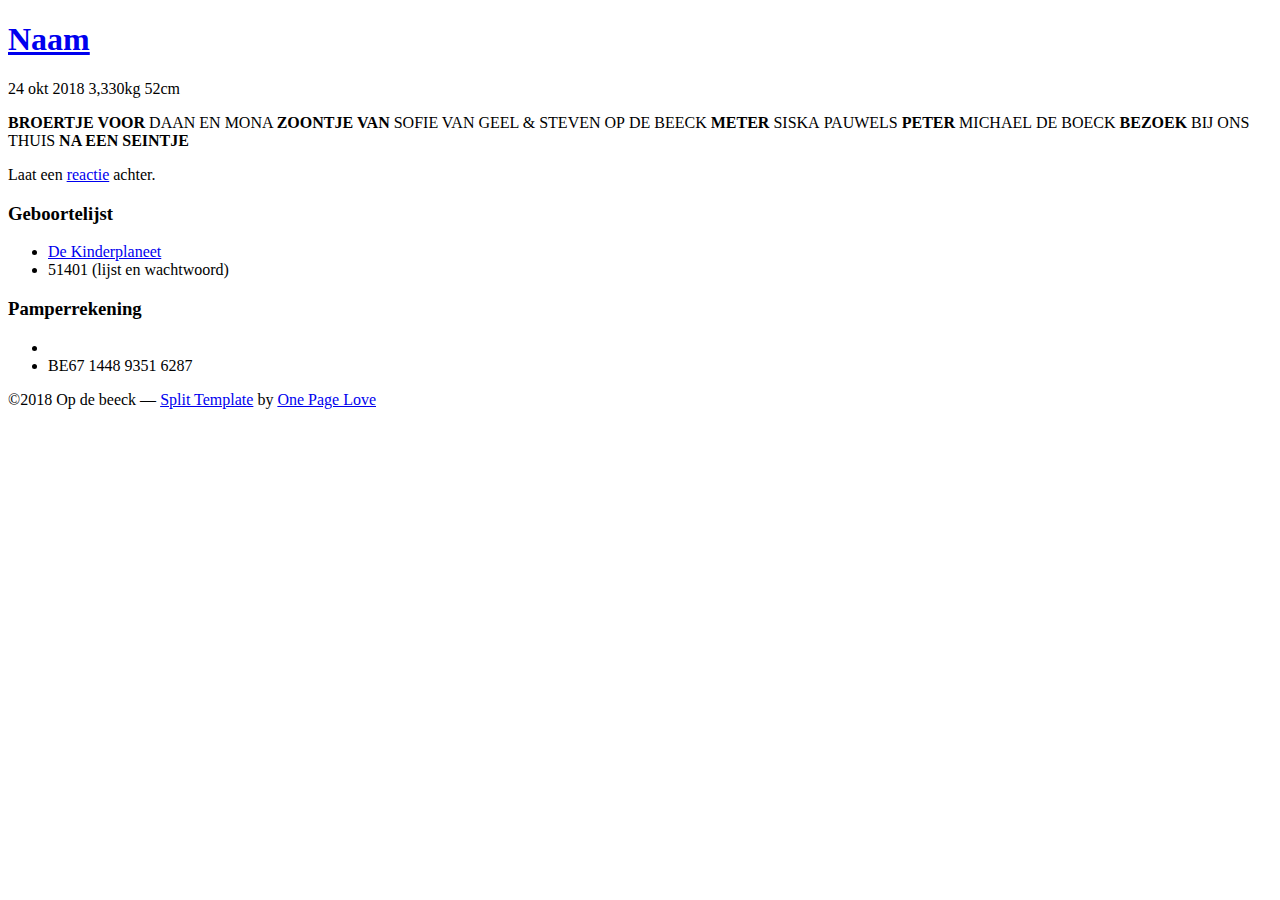
==== index.html @ 3e9b87a2 "rebuilding site Sat Oct 27 22:32:51 CEST 2018" ====
<!DOCTYPE html>
<html lang="en-US">

<head>
	<meta name="generator" content="Hugo 0.49.2" />
  <meta charset="UTF-8" />
<meta http-equiv="X-UA-Compatible" content="IE=edge" />


<title>Naam</title>


<meta name="robots" content="index, follow" />
<meta name="referrer" content="always" />


<meta property="og:title" content="Naam" />

<meta property="og:url" content="https://oskar.opdebeeck.org/" />







<link rel="stylesheet" href="https://oskar.opdebeeck.org/assets/css/split.css" type="text/css" media="screen" />
<meta name="viewport" content="width=device-width,initial-scale=1" />



  <style type="text/css">
  
    .fs-split .split-image { background-image: url("https://oskar.opdebeeck.org/imgs/kindje.jpg"); background-position: center center; }
  
  </style>





</head>

<body id="fullsingle" class="page-template-page-fullsingle-split">

  <div class="fs-split">

    
    

      <div class="split-image">

      </div>

    
    

    
    <div class="split-content">
      <div class="split-content-vertically-center">

        
        <div class="split-intro">
  <h1><a href="https://oskar.opdebeeck.org/">Naam</a></h1>
  <span class="tagline">24 okt 2018      3,330kg      52cm</span>
</div>


        
        
  
  <div class="split-body">
  <p><strong>BROERTJE VOOR</strong> DAAN EN MONA <strong>ZOONTJE VAN</strong> SOFIE VAN GEEL &amp; STEVEN OP DE BEECK <strong>METER</strong> SISKA PAUWELS <strong>PETER</strong> MICHAEL DE BOECK <strong>BEZOEK</strong> BIJ ONS THUIS <strong>NA EEN SEINTJE</strong></p>

<p>Laat een <a href="/comments">reactie</a> achter.</p>

</div>


  
  <div class="split-lists">

  
    

    
      <div class="split-list">
        <h3>Geboortelijst</h3>
        <ul>
          
            <li><a href="https://lijsten.dekinderplaneet.be">
              De Kinderplaneet</a></li>
             <li> 51401 (lijst en wachtwoord) </li> 
          
        </ul>
      </div>
    

    

    
      <div class="split-list">
        <h3>Pamperrekening</h3>
        <ul>
          
            <li>
              </a></li>
             <li> BE67 1448 9351 6287 </li> 
          
        </ul>
      </div>
    

    
  

</div>



      </div>
    
      
      <div class="split-credit">
  <p>&copy;2018 Op de beeck — <a href="https://onepagelove.com/split">Split Template</a> by <a href="https://onepagelove.com">One Page Love</a></p>

  <!--
  To edit this credit you can remove the CC3.0 license for only $5 here: https://onepagelove.com/split
  this really helps contribute towards us developing more templates and means the world to me!
  Cheers, Rob (@robhope)
  -->
</div>

    
    </div>

  </div>

</body>
</html>
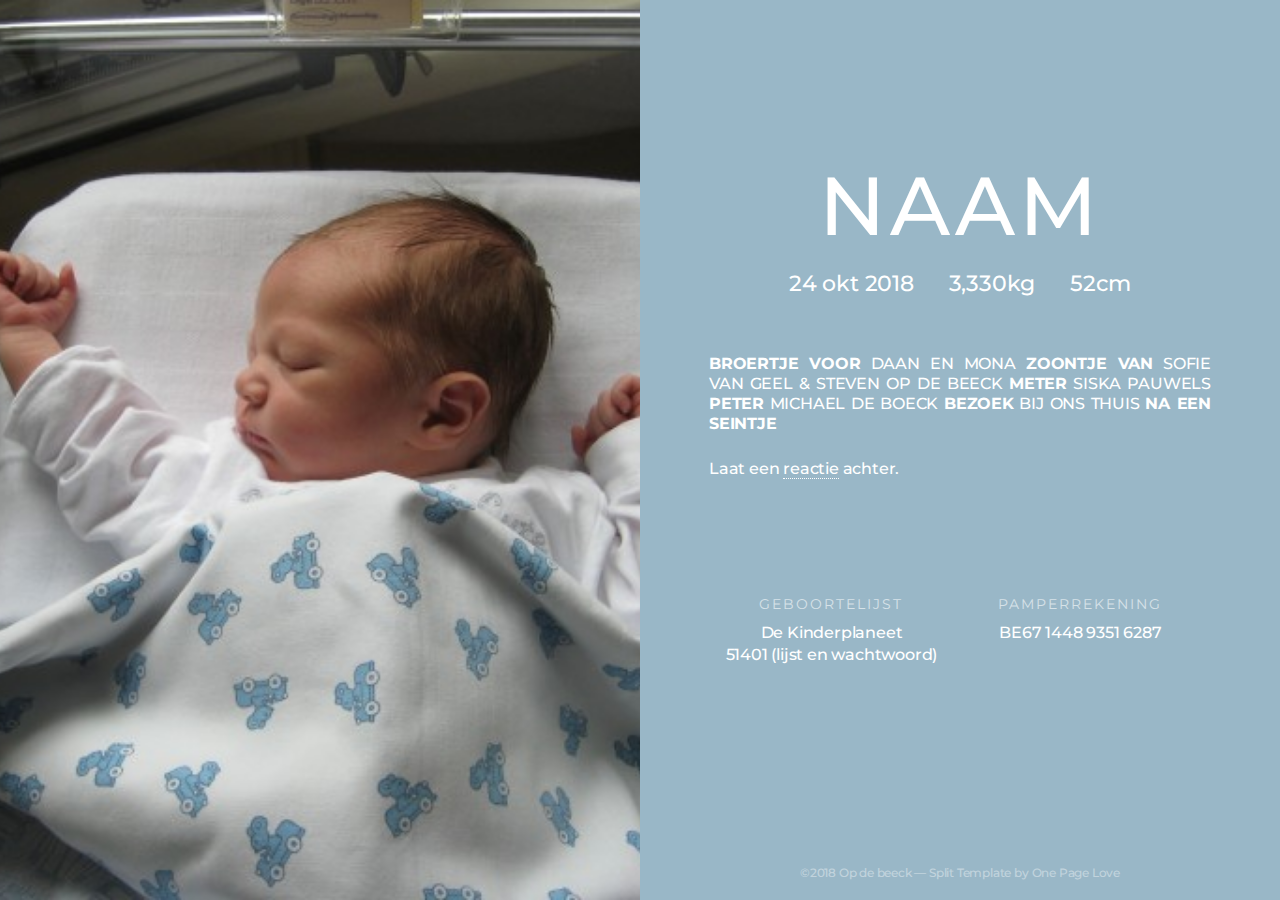
==== commit eed84e4f: "rebuilding site Sat Oct 27 22:38:06 CEST 2018" ====
--- a/index.html
+++ b/index.html
@@ -16,7 +16,7 @@
 
 <meta property="og:title" content="Naam" />
 
-<meta property="og:url" content="https://oskar.opdebeeck.org/" />
+<meta property="og:url" content="" />
 
 
 
@@ -24,14 +24,14 @@
 
 
 
-<link rel="stylesheet" href="https://oskar.opdebeeck.org/assets/css/split.css" type="text/css" media="screen" />
+<link rel="stylesheet" href="assets/css/split.css" type="text/css" media="screen" />
 <meta name="viewport" content="width=device-width,initial-scale=1" />
 
 
 
   <style type="text/css">
   
-    .fs-split .split-image { background-image: url("https://oskar.opdebeeck.org/imgs/kindje.jpg"); background-position: center center; }
+    .fs-split .split-image { background-image: url("imgs/kindje.jpg"); background-position: center center; }
   
   </style>
 
@@ -61,7 +61,7 @@
 
         
         <div class="split-intro">
-  <h1><a href="https://oskar.opdebeeck.org/">Naam</a></h1>
+  <h1><a href="">Naam</a></h1>
   <span class="tagline">24 okt 2018      3,330kg      52cm</span>
 </div>
 
@@ -70,7 +70,8 @@
         
   
   <div class="split-body">
-  <p><strong>BROERTJE VOOR</strong> DAAN EN MONA <strong>ZOONTJE VAN</strong> SOFIE VAN GEEL &amp; STEVEN OP DE BEECK <strong>METER</strong> SISKA PAUWELS <strong>PETER</strong> MICHAEL DE BOECK <strong>BEZOEK</strong> BIJ ONS THUIS <strong>NA EEN SEINTJE</strong></p>
+  <p><strong>BROERTJE VOOR</strong> DAAN EN MONA <strong>ZOONTJE VAN</strong> SOFIE VAN GEEL &amp; STEVEN OP DE BEECK
+<strong>METER</strong> SISKA PAUWELS <strong>PETER</strong> MICHAEL DE BOECK <strong>BEZOEK</strong> BIJ ONS THUIS <strong>NA EEN SEINTJE</strong></p>
 
 <p>Laat een <a href="/comments">reactie</a> achter.</p>
 
--- a/assets/css/split.css
+++ b/assets/css/split.css
@@ -0,0 +1,501 @@
+/*
+Template Name: Split
+Author: One Page Love
+Author URI: https://onepagelove.com
+Template URI: https://onepagelove.com/split
+Description: Split is a centrally-divided layout for a professional online presence with a big image or video left with alongside content.
+*/
+/* -- CSS Reset -- */
+@import url("https://fonts.googleapis.com/css?family=Montserrat:500,700");
+html, body, div, span, applet, object, iframe,
+h1, h2, h3, h4, h5, h6, p, blockquote, pre,
+a, abbr, acronym, address, big, cite, code,
+del, dfn, em, img, ins, kbd, q, s, samp,
+small, strike, strong, sub, sup, tt, var,
+b, u, i, center,
+dl, dt, dd, ol, ul, li,
+fieldset, form, label, legend,
+table, caption, tbody, tfoot, thead, tr, th, td,
+article, aside, canvas, details, embed,
+figure, figcaption, footer, header, hgroup,
+menu, nav, output, ruby, section, summary,
+time, mark, audio, video {
+  margin: 0;
+  padding: 0;
+  border: 0;
+  font-size: 100%;
+  font: inherit;
+  vertical-align: baseline;
+}
+
+article, aside, details, figcaption, figure,
+footer, header, hgroup, menu, nav, section {
+  display: block;
+}
+
+body {
+  line-height: 1;
+}
+
+ol, ul {
+  list-style: none;
+}
+
+blockquote, q {
+  quotes: none;
+}
+
+blockquote:before, blockquote:after,
+q:before, q:after {
+  content: '';
+  content: none;
+}
+
+table {
+  border-collapse: collapse;
+  border-spacing: 0;
+}
+
+* {
+  -webkit-font-smoothing: antialiased;
+  -moz-osx-font-smoothing: grayscale;
+  text-rendering: optimizeLegibility;
+  -moz-font-feature-settings: "liga" on;
+  margin: 0;
+}
+
+img.alignright {
+  float: right;
+}
+
+img.alignleft {
+  float: left;
+}
+
+img.aligncenter {
+  clear: both;
+  display: block;
+  margin-right: auto;
+  margin-left: auto;
+}
+
+body {
+  background-color: #FFFFFF;
+  border-style: none;
+}
+
+body,
+p,
+a,
+a:hover {
+  color: #000000;
+}
+
+a,
+a:hover {
+  text-decoration: none;
+  border: none;
+  border-style: none;
+  box-shadow: none;
+}
+
+/* -- Content -- */
+@keyframes fadein {
+  from {
+    opacity: 0;
+  }
+  to {
+    opacity: 1;
+  }
+}
+
+html {
+  background-color: #99B7C7;
+}
+
+body.page-template-page-fullsingle-split {
+  background-color: #99B7C7;
+  font-family: 'Montserrat', sans-serif;
+  font-weight: 500;
+  font-size: 16px;
+  line-height: 20px;
+  letter-spacing: -0.2px;
+  text-align: justify;
+  color: #FFFFFF;
+  animation: fadein 2s;
+}
+
+body.page-template-page-fullsingle-split p {
+  color: #FFFFFF;
+}
+
+body.page-template-page-fullsingle-split p + p {
+  margin-top: 25px;
+}
+
+.fs-split {
+  width: 100vw;
+  height: 100vh;
+  display: flex;
+}
+
+@media (max-width: 960px) {
+  .fs-split {
+    height: auto;
+    flex-wrap: wrap;
+  }
+}
+
+.fs-split .split-image {
+  width: 50%;
+  height: 100vh;
+  background-size: cover;
+}
+
+@media (max-width: 960px) {
+  .fs-split .split-image {
+    height: 80vh;
+    width: 100%;
+  }
+}
+
+.fs-split .split-content {
+  width: 50%;
+  min-height: 100vh;
+  display: flex;
+  flex-direction: column;
+  align-items: center;
+  justify-content: flex-start;
+  overflow: auto;
+}
+
+@media (max-width: 960px) {
+  .fs-split .split-content {
+    width: 100%;
+    height: auto;
+  }
+}
+
+.fs-split .split-content .split-content-vertically-center {
+  padding: 80px;
+  max-width: 640px;
+  margin-top: auto;
+  margin-bottom: auto;
+}
+
+@media (max-width: 1200px) {
+  .fs-split .split-content .split-content-vertically-center {
+    padding: 60px;
+  }
+}
+
+@media (max-width: 960px) {
+  .fs-split .split-content .split-content-vertically-center {
+    padding: 40px;
+  }
+}
+
+.split-intro {
+  font-weight: 500;
+  font-size: 22px;
+  line-height: 60px;
+  text-align: center;
+  margin-left: 80px;
+  margin-right: 80px;
+}
+
+@media (max-width: 1200px) {
+  .split-intro {
+    margin-left: 40px;
+    margin-right: 40px;
+  }
+}
+
+@media (max-width: 480px) {
+  .split-intro {
+    margin-left: 0px;
+    margin-right: 0px;
+  }
+}
+
+.split-intro a {
+  color: #FFFFFF;
+}
+
+.split-intro a:hover {
+  color: #FFFFFF;
+  transition-duration: 0.1s;
+  border-bottom: 2px dotted #FFFFFF;
+}
+
+.split-intro h1 {
+  font-weight: 500;
+  text-transform: uppercase;
+  font-size: 82px;
+  line-height: 16px;
+  margin-top: 40px;
+  margin-bottom: 40px;
+  letter-spacing: 4px;
+  color: #FFFFFF;
+}
+
+.split-intro .tagline {
+  white-space: pre;
+  color: #FFFFFF;
+}
+
+.comments {
+  margin-top: 25px;
+}
+
+.split-body {
+  padding: 40px 0 20px 0;
+  font-family: 'Montserrat', serif;
+}
+
+@media (max-width: 1200px) {
+  .split-body {
+    padding: 30px 0 10px 0;
+  }
+}
+
+@media (max-width: 960px) {
+  .split-body {
+    padding: 20px 0 0 0;
+  }
+}
+
+.split-body p {
+  color: #FFFFFF;
+  line-height: inherit;
+}
+
+.split-body a {
+  color: #FFFFFF;
+  transition-duration: 0.5s;
+  border-bottom: 1px dotted #FFFFFF;
+}
+
+.split-body a:hover {
+  color: #FFFFFF;
+  transition-duration: 0.1s;
+  border-bottom: 1px dotted #FFFFFF;
+}
+
+.split-body em,
+.split-body i {
+  font-style: italic;
+  line-height: inherit;
+}
+
+.split-body strong,
+.split-body b {
+  font-weight: 700;
+  line-height: inherit;
+}
+
+.split-body small {
+  font-size: 80%;
+  line-height: inherit;
+}
+
+.split-body h1, .split-body .h1,
+.split-body h2, .split-body .h2,
+.split-body h3, .split-body .h3,
+.split-body h4, .split-body .h4,
+.split-body h5, .split-body .h5,
+.split-body h6, .split-body .h6 {
+  font-style: normal;
+  font-weight: normal;
+  color: inherit;
+}
+
+.split-body h1 small, .split-body .h1 small,
+.split-body h2 small, .split-body .h2 small,
+.split-body h3 small, .split-body .h3 small,
+.split-body h4 small, .split-body .h4 small,
+.split-body h5 small, .split-body .h5 small,
+.split-body h6 small, .split-body .h6 small {
+  line-height: 0;
+}
+
+.split-body h1, .split-body .h1 {
+  font-size: 1.5em;
+  line-height: inherit;
+  margin-top: 30px;
+  margin-bottom: 20px;
+}
+
+.split-body h2, .split-body .h2 {
+  font-size: 1.25em;
+  line-height: inherit;
+  margin-top: 20px;
+  margin-bottom: 10px;
+}
+
+.split-body h3, .split-body .h3 {
+  font-size: 1.1875em;
+  line-height: inherit;
+  margin-top: 15px;
+  margin-bottom: 10px;
+}
+
+.split-body h4, .split-body .h4 {
+  font-size: 1.125em;
+  line-height: inherit;
+  margin-top: 10px;
+  margin-bottom: 10px;
+}
+
+.split-body h5, .split-body .h5 {
+  font-size: 1.0625em;
+  line-height: inherit;
+  margin-top: 5px;
+  margin-bottom: 10px;
+}
+
+.split-body h6, .split-body .h6 {
+  font-size: 1em;
+  line-height: inherit;
+  margin-top: 0;
+  margin-bottom: 10px;
+}
+
+.split-body ul,
+.split-body ol,
+.split-body dl {
+  margin-bottom: 20px;
+  list-style-position: outside;
+  line-height: inherit;
+}
+
+.split-body li {
+  font-size: inherit;
+}
+
+.split-body ul {
+  margin-left: 2.25em;
+  list-style-type: none;
+}
+
+.split-body ol {
+  margin-left: 2.25em;
+  list-style-type: decimal;
+}
+
+.split-body ul ul, .split-body ol ul, .split-body ul ol, .split-body ol ol {
+  margin-left: 1.25em;
+  margin-bottom: 0;
+}
+
+.split-body dl dt {
+  margin-bottom: 10px;
+  font-weight: bold;
+}
+
+.split-body dl dd {
+  margin-bottom: 10px;
+}
+
+.split-lists .split-list {
+  width: 48%;
+  display: inline-block;
+  margin-left: 2px;
+  margin-right: 2px;
+  margin-top: 100px;
+  margin-bottom: 40px;
+  vertical-align: top;
+}
+
+@media (max-width: 480px) {
+  .split-lists .split-list {
+    width: 90%;
+  }
+}
+
+.split-lists .split-list h3 {
+  font-weight: 400;
+  text-transform: uppercase;
+  font-size: 14px;
+  line-height: 11px;
+  margin-bottom: 15px;
+  text-align: center;
+  color: #FFFFFF;
+  letter-spacing: 2px;
+  opacity: 0.6;
+}
+
+.split-lists .split-list ul li {
+  font-size: 16px;
+  line-height: 16px;
+  margin-bottom: 6px;
+  text-align: center;
+}
+
+.split-lists .split-list ul li a {
+  color: #FFFFFF;
+  transition-duration: 0.5s;
+}
+
+.split-lists .split-list ul li a:hover {
+  color: #FFFFFF;
+  transition-duration: 0.1s;
+  border-bottom: 2px dotted #FFFFFF;
+}
+
+.split-credit {
+  opacity: 0.4;
+  margin-bottom: 20px;
+}
+
+.split-credit p {
+  font-size: 12px;
+  line-height: 14px;
+}
+
+.split-credit p a {
+  color: #FFFFFF;
+}
+
+.split-video {
+  overflow: hidden;
+  position: relative;
+}
+
+.video-wrap {
+  position: absolute;
+  top: 50%;
+  left: 50%;
+  transform: translate(-50%, -50%);
+}
+
+.video-container {
+  position: relative;
+  overflow: hidden;
+  height: 56.25vw;
+  width: 100vw;
+}
+
+@media (max-aspect-ratio: 16 / 9) {
+  .video-container {
+    height: 100vh;
+    width: 177.7777777778vh;
+  }
+}
+
+.video-container iframe,
+.video-container object,
+.video-container embed {
+  position: absolute;
+  top: 0;
+  left: 0;
+  width: 100%;
+  height: 100%;
+}
+
+video.video {
+  object-fit: cover;
+  object-position: 50% 50%;
+  width: 100%;
+  height: 100%;
+}
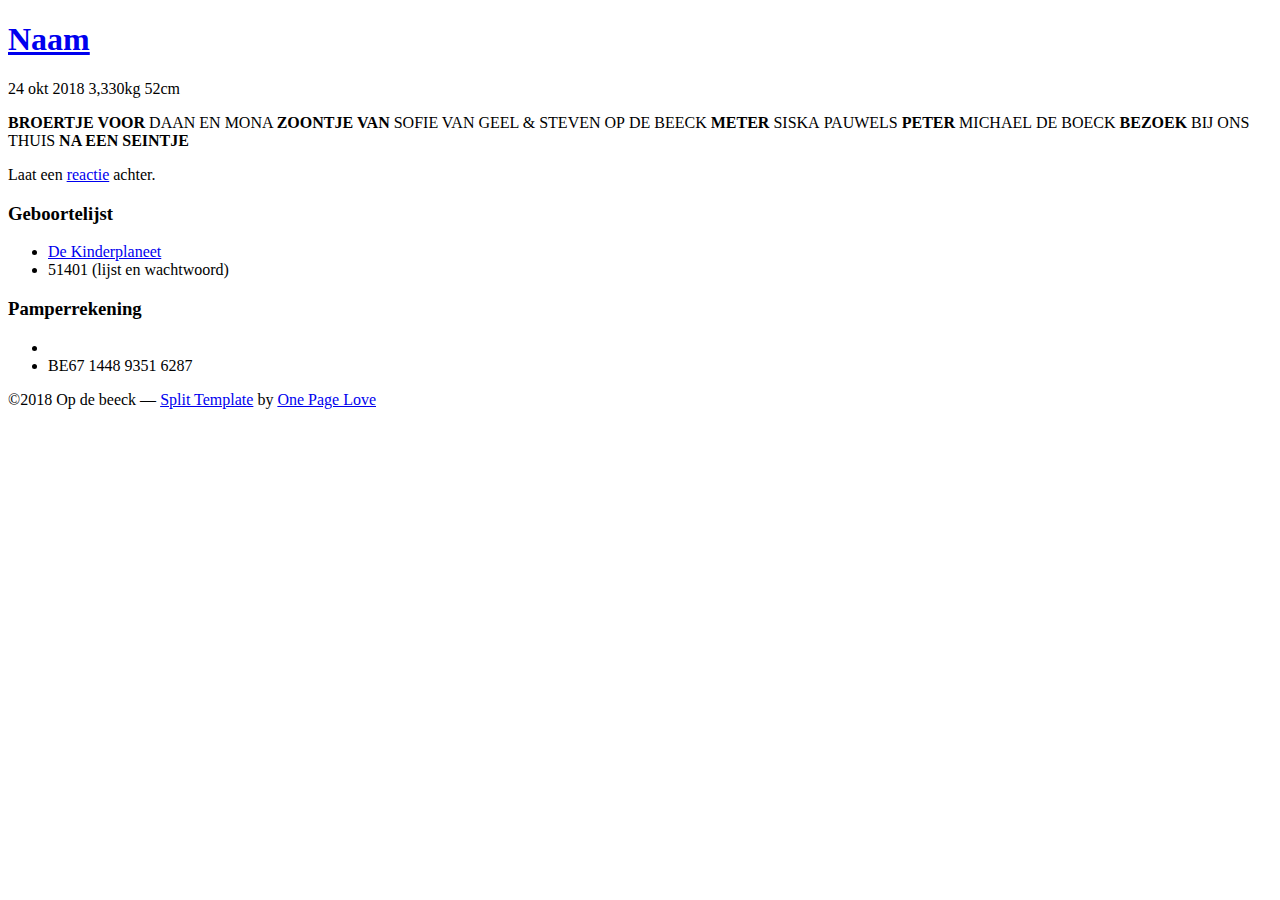
==== commit 57823916: "rebuilding site Sat Oct 27 22:45:45 CEST 2018" ====
--- a/index.html
+++ b/index.html
@@ -16,7 +16,7 @@
 
 <meta property="og:title" content="Naam" />
 
-<meta property="og:url" content="" />
+<meta property="og:url" content="https://oskar.opdebeeck.org/" />
 
 
 
@@ -24,14 +24,14 @@
 
 
 
-<link rel="stylesheet" href="assets/css/split.css" type="text/css" media="screen" />
+<link rel="stylesheet" href="https://oskar.opdebeeck.org/assets/css/split.css" type="text/css" media="screen" />
 <meta name="viewport" content="width=device-width,initial-scale=1" />
 
 
 
   <style type="text/css">
   
-    .fs-split .split-image { background-image: url("imgs/kindje.jpg"); background-position: center center; }
+    .fs-split .split-image { background-image: url("https://oskar.opdebeeck.org/imgs/kindje.jpg"); background-position: center center; }
   
   </style>
 
@@ -61,7 +61,7 @@
 
         
         <div class="split-intro">
-  <h1><a href="">Naam</a></h1>
+  <h1><a href="https://oskar.opdebeeck.org/">Naam</a></h1>
   <span class="tagline">24 okt 2018      3,330kg      52cm</span>
 </div>
 
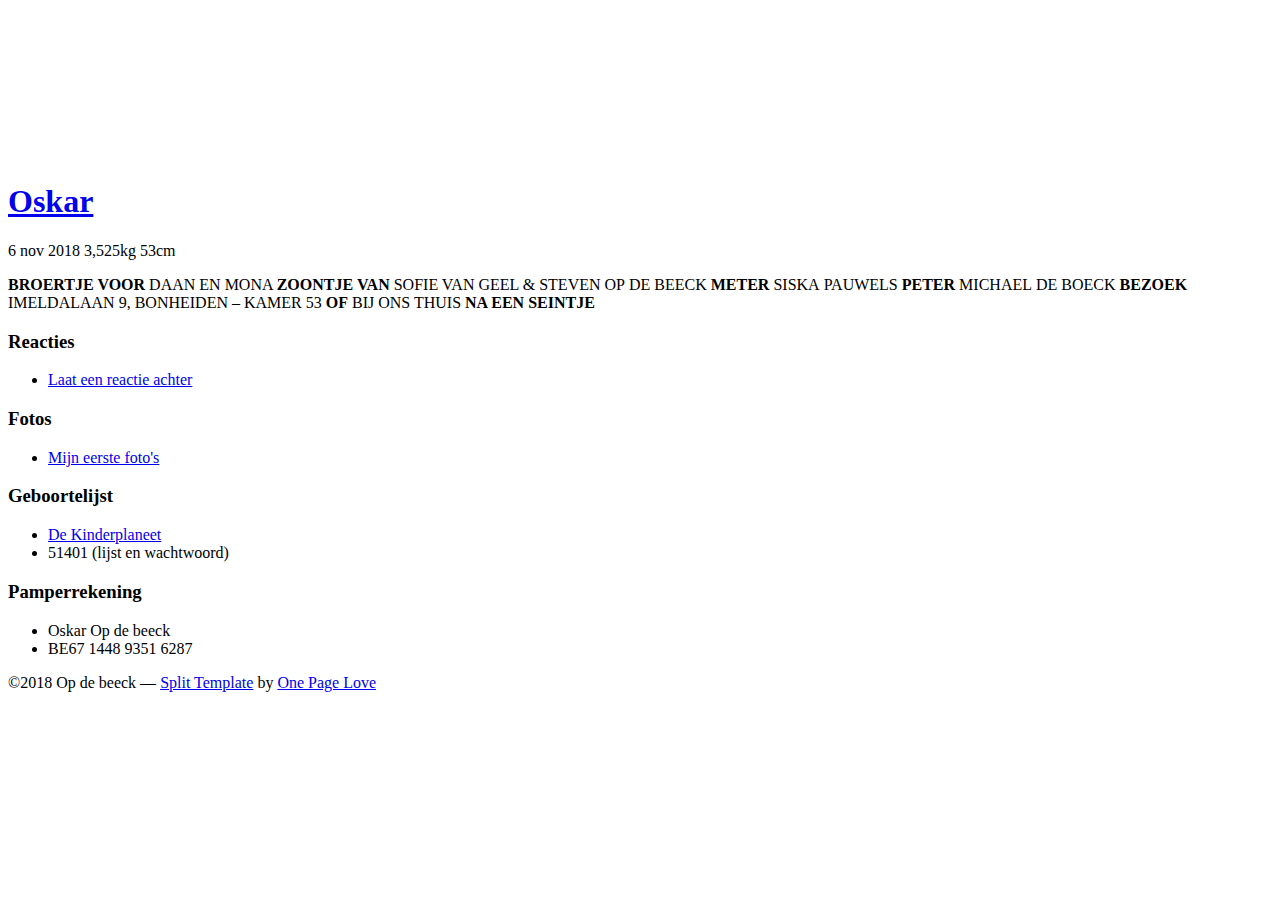
==== commit 110e2cc4: "rebuilding site di  6 nov 2018 22:22:08 CET" ====
--- a/index.html
+++ b/index.html
@@ -7,14 +7,14 @@
 <meta http-equiv="X-UA-Compatible" content="IE=edge" />
 
 
-<title>Naam</title>
+<title>Oskar</title>
 
 
 <meta name="robots" content="index, follow" />
 <meta name="referrer" content="always" />
 
 
-<meta property="og:title" content="Naam" />
+<meta property="og:title" content="Oskar" />
 
 <meta property="og:url" content="https://oskar.opdebeeck.org/" />
 
@@ -29,12 +29,6 @@
 
 
 
-  <style type="text/css">
-  
-    .fs-split .split-image { background-image: url("https://oskar.opdebeeck.org/imgs/kindje.jpg"); background-position: center center; }
-  
-  </style>
-
 
 
 
@@ -48,11 +42,18 @@
     
     
 
-      <div class="split-image">
+      <div class="split-image split-video">
 
-      </div>
+  
+  
 
-    
+    <video class="video" src="https://oskar.opdebeeck.org/videos/oskar.mp4" loop autoplay muted></video>
+
+  
+
+</div>
+
+
     
 
     
@@ -61,8 +62,8 @@
 
         
         <div class="split-intro">
-  <h1><a href="https://oskar.opdebeeck.org/">Naam</a></h1>
-  <span class="tagline">24 okt 2018      3,330kg      52cm</span>
+  <h1><a href="https://oskar.opdebeeck.org/">Oskar</a></h1>
+  <span class="tagline">6 nov 2018      3,525kg      53cm</span>
 </div>
 
 
@@ -70,53 +71,69 @@
         
   
   <div class="split-body">
-  <p><strong>BROERTJE VOOR</strong> DAAN EN MONA <strong>ZOONTJE VAN</strong> SOFIE VAN GEEL &amp; STEVEN OP DE BEECK
-<strong>METER</strong> SISKA PAUWELS <strong>PETER</strong> MICHAEL DE BOECK <strong>BEZOEK</strong> BIJ ONS THUIS <strong>NA EEN SEINTJE</strong></p>
-
-<p>Laat een <a href="/comments">reactie</a> achter.</p>
+  <p><strong>BROERTJE VOOR</strong> DAAN EN MONA <strong>ZOONTJE VAN</strong> SOFIE VAN GEEL &amp; STEVEN OP DE BEECK <strong>METER</strong> SISKA PAUWELS <strong>PETER</strong> MICHAEL DE BOECK <strong>BEZOEK</strong> IMELDALAAN 9, BONHEIDEN – KAMER 53 <strong>OF</strong> BIJ ONS THUIS <strong>NA EEN SEINTJE</strong></p>
 
 </div>
 
 
   
   <div class="split-lists">
-
   
-    
-
-    
-      <div class="split-list">
-        <h3>Geboortelijst</h3>
-        <ul>
+  <div class="split-list">
+    <h3>Reacties</h3>
+    <ul>
+      
+        <li>
+          <a href="/comments">
+              Laat een reactie achter
+          </a>
+        </li>
+        
+      
+    </ul>
+  </div><div class="split-list">
+    <h3>Fotos</h3>
+    <ul>
+      
+        <li>
+          <a href="/photos">
+              Mijn eerste foto&#39;s
+          </a>
+        </li>
+        
+      
+    </ul>
+  </div><div class="split-list">
+    <h3>Geboortelijst</h3>
+    <ul>
+      
+        <li>
+          <a href="https://lijsten.dekinderplaneet.be">
+              De Kinderplaneet
+          </a>
+        </li>
+         
+          <li> 51401 (lijst en wachtwoord) </li>
+        
+      
+    </ul>
+  </div><div class="split-list">
+    <h3>Pamperrekening</h3>
+    <ul>
+      
+        <li>
           
-            <li><a href="https://lijsten.dekinderplaneet.be">
-              De Kinderplaneet</a></li>
-             <li> 51401 (lijst en wachtwoord) </li> 
+              Oskar Op de beeck
           
-        </ul>
-      </div>
-    
-
-    
-
-    
-      <div class="split-list">
-        <h3>Pamperrekening</h3>
-        <ul>
-          
-            <li>
-              </a></li>
-             <li> BE67 1448 9351 6287 </li> 
-          
-        </ul>
-      </div>
-    
-
-    
+        </li>
+         
+          <li> BE67 1448 9351 6287 </li>
+        
+      
+    </ul>
+  </div>
   
-
 </div>
-
 
 
       </div>
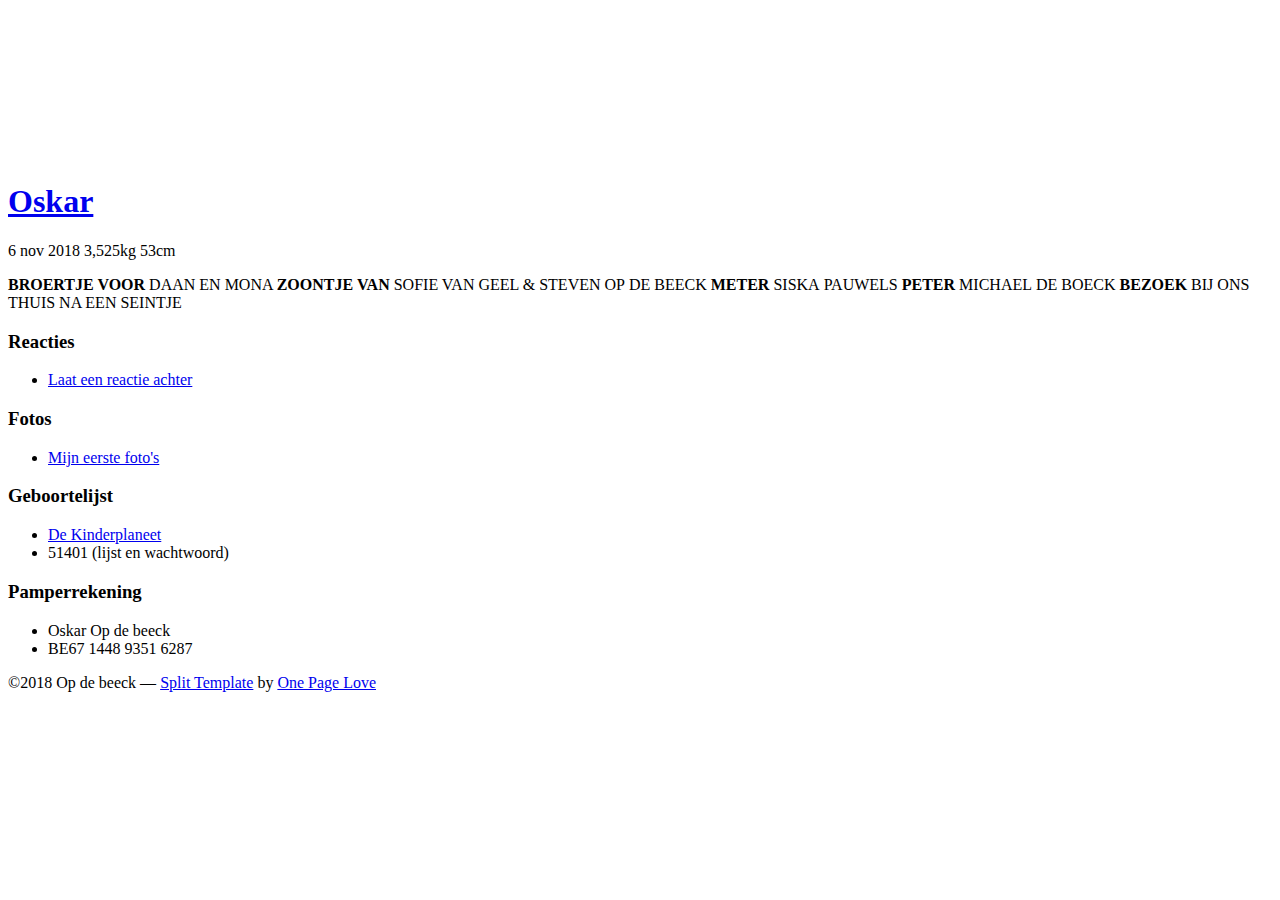
==== commit 75f2144a: "rebuilding site Mon 19 Nov 2018 23:11:42 CET" ====
--- a/index.html
+++ b/index.html
@@ -47,7 +47,7 @@
   
   
 
-    <video class="video" src="https://oskar.opdebeeck.org/videos/oskar.mp4" loop autoplay muted></video>
+    <video class="video" poster="https://oskar.opdebeeck.org/videos/oskar.jpg" src="https://oskar.opdebeeck.org/videos/oskar.mp4"  autoplay muted></video>
 
   
 
@@ -71,7 +71,7 @@
         
   
   <div class="split-body">
-  <p><strong>BROERTJE VOOR</strong> DAAN EN MONA <strong>ZOONTJE VAN</strong> SOFIE VAN GEEL &amp; STEVEN OP DE BEECK <strong>METER</strong> SISKA PAUWELS <strong>PETER</strong> MICHAEL DE BOECK <strong>BEZOEK</strong> IMELDALAAN 9, BONHEIDEN – KAMER 53 <strong>OF</strong> BIJ ONS THUIS <strong>NA EEN SEINTJE</strong></p>
+  <p><strong>BROERTJE VOOR</strong> DAAN EN MONA <strong>ZOONTJE VAN</strong> SOFIE VAN GEEL &amp; STEVEN OP DE BEECK <strong>METER</strong> SISKA PAUWELS <strong>PETER</strong> MICHAEL DE BOECK <strong>BEZOEK</strong> BIJ ONS THUIS NA EEN SEINTJE</p>
 
 </div>
 
